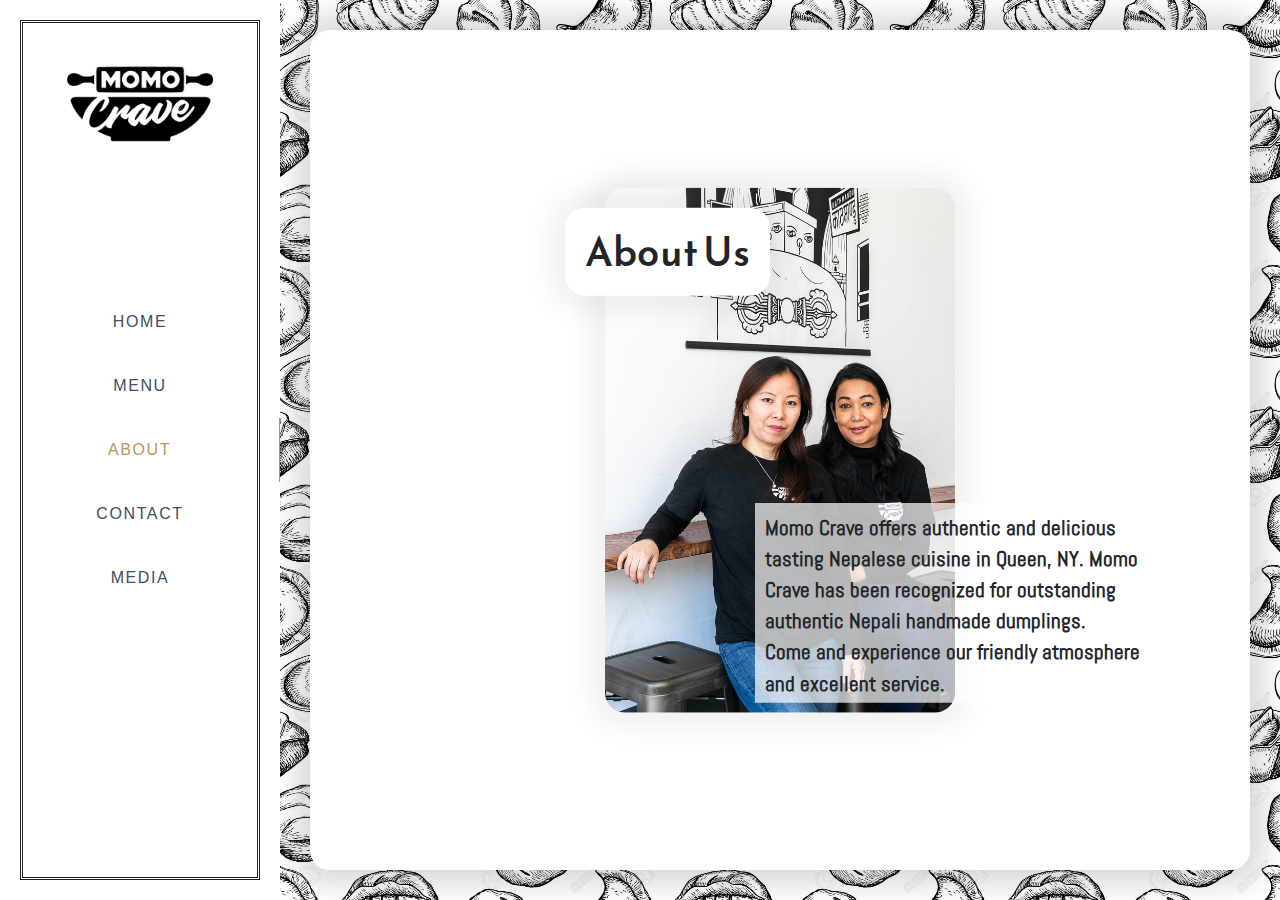
==== about.html @ 83475c4f "initial" ====
<!DOCTYPE html>
<html>
  <head>
    <!-- Required meta tags -->
    <meta charset="utf-8">
    <meta name="viewport" content="width=device-width, initial-scale=1, shrink-to-fit=no">
    <!-- Bootstrap CSS -->
    <link rel="stylesheet" href="https://maxcdn.bootstrapcdn.com/bootstrap/4.0.0/css/bootstrap.min.css" integrity="sha384-Gn5384xqQ1aoWXA+058RXPxPg6fy4IWvTNh0E263XmFcJlSAwiGgFAW/dAiS6JXm" crossorigin="anonymous">
    <link rel="stylesheet" href="https://use.fontawesome.com/releases/v5.8.1/css/all.css" integrity="sha384-50oBUHEmvpQ+1lW4y57PTFmhCaXp0ML5d60M1M7uH2+nqUivzIebhndOJK28anvf" crossorigin="anonymous">  
    
    <link rel="stylesheet" href="style/main.css">
      
    <title>Momo Crave | About</title>
    <style media="screen">
        @import url('https://fonts.googleapis.com/css?family=Reem+Kufi');
        .right{
            background-image: url(images/momos.jpg);
            background-size: 30% 30%;
            background-repeat: round;
        }
        .main-content{
            max-width: 1000px;
            margin: auto;
            height: 100%;
            background-color: #fff;
            -webkit-box-shadow: 0px 0px 28px 15px rgba(0,0,0,0.15);
            -moz-box-shadow: 0px 0px 28px 15px rgba(0,0,0,0.15);
            box-shadow: 0px 0px 28px 15px rgba(0,0,0,0.15);
            border-radius: 20px;
            overflow-x: hidden;
            overflow-y: scroll;
        }
        ::-webkit-scrollbar {
                display: block;
                width: 5px;
            }

            ::-webkit-scrollbar-track {
                display: none;
            }

            ::-webkit-scrollbar-thumb {
                background: #404E5F; 
            }
        .main-content .content{
            padding-left: 20px;
            padding-right: 20px;
            position: absolute;
            left: 50%;
            top: 50%;
            transform: translate(-50%,-50%);
        }
        .col-12{
            max-width: 90%;
            margin: auto;
            height: 400px;
            background-color: fuchsia;
            padding: 0;
            border-radius: 20px;
            -moz-box-shadow: 0px 0px 28px 15px rgba(0,0,0,0.16);
            box-shadow: 0px 0px 28px 15px rgba(0,0,0,0.16);

        }
        .menu-border{
            height: 100%;
            border: double;
        }
        .img-1{
            border-radius: 20px;
            -webkit-box-shadow: 0px 0px 28px 15px rgba(0,0,0,0.06);
            -moz-box-shadow: 0px 0px 28px 15px rgba(0,0,0,0.06);
            box-shadow: 0px 0px 28px 15px rgba(0,0,0,0.06);
            -webkit-animation: fade-in-bottom 0.6s cubic-bezier(0.390, 0.575, 0.565, 1.000) both;
	        animation: fade-in-bottom 0.6s cubic-bezier(0.390, 0.575, 0.565, 1.000) both;
        }
        h1.about-us{
            z-index: 2;
            font-family: 'Reem Kufi', sans-serif;
            position: absolute;
            top: 20px;
            left: -20px;
            padding: 20px;
            background-color: #fff;
            -webkit-box-shadow: 0px 0px 28px 15px rgba(0,0,0,0.06);
            -moz-box-shadow: 0px 0px 28px 15px rgba(0,0,0,0.06);
            box-shadow: 0px 0px 28px 15px rgba(0,0,0,0.06);
            border-radius: 20px;
            -webkit-animation: fade-in-left 0.6s cubic-bezier(0.390, 0.575, 0.565, 1.000) .5s both;
	        animation: fade-in-left 0.6s cubic-bezier(0.390, 0.575, 0.565, 1.000) .5s both;
        }
        .about-p{
            width: 400px;
            height: 200px;
            position: absolute;
            font-family: 'Abel', sans-serif;
            font-weight: bold;
            background-color: rgba(255,255,255,.7);
            left: 170px;
            bottom: 10px;
            padding: 10px;
            font-size: 1.3em;
            overflow: scroll;
            -webkit-animation: fade-in-right 0.6s cubic-bezier(0.390, 0.575, 0.565, 1.000) .7s both;
	        animation: fade-in-right 0.6s cubic-bezier(0.390, 0.575, 0.565, 1.000) .7s both;
        }
        @-webkit-keyframes fade-in-left {
          0% {
            -webkit-transform: translateX(-50px);
                    transform: translateX(-50px);
            opacity: 0;
          }
          100% {
            -webkit-transform: translateX(0);
                    transform: translateX(0);
            opacity: 1;
          }
        }
        @keyframes fade-in-left {
          0% {
            -webkit-transform: translateX(-50px);
                    transform: translateX(-50px);
            opacity: 0;
          }
          100% {
            -webkit-transform: translateX(0);
                    transform: translateX(0);
            opacity: 1;
          }
        }


        @-webkit-keyframes fade-in-right {
          0% {
            -webkit-transform: translateX(50px);
                    transform: translateX(50px);
            opacity: 0;
          }
          100% {
            -webkit-transform: translateX(0);
                    transform: translateX(0);
            opacity: 1;
          }
        }
        @keyframes fade-in-right {
          0% {
            -webkit-transform: translateX(50px);
                    transform: translateX(50px);
            opacity: 0;
          }
          100% {
            -webkit-transform: translateX(0);
                    transform: translateX(0);
            opacity: 1;
          }
        }

        @-webkit-keyframes fade-in-bottom {
          0% {
            -webkit-transform: translateY(50px);
                    transform: translateY(50px);
            opacity: 0;
          }
          100% {
            -webkit-transform: translateY(0);
                    transform: translateY(0);
            opacity: 1;
          }
        }
        @keyframes fade-in-bottom {
          0% {
            -webkit-transform: translateY(50px);
                    transform: translateY(50px);
            opacity: 0;
          }
          100% {
            -webkit-transform: translateY(0);
                    transform: translateY(0);
            opacity: 1;
          }
        }
        @media only screen and (max-width: 1000px) {
            h1.about-us{
                left: 30px;
                font-size: 1.4em;
            }
            .about-p{
                left: 45px;
                width: 300px;
                margin: auto;
            }
        }
    </style>
  </head>
  <body>
    <!-- Small Screen navigation --> 
    <div class="mobile-logo"><a href="index.html"><div class="logo"></div></a></div>  
    <div class="mobile-nav">
        <nav>    
            <div class="aligned-items">
                <a href="index.html">Home</a>
                <a href="menu.html">Menu</a>    
                <a href="about.html" class="active">About</a>
                <a href="contact.html">Contact</a>
                <a href="media.html">Media</a>
            </div>
            <div class="nav-footer">
                <div class="icons">
                    <a href="https://www.instagram.com/momocrave" target="_blank"><i class="fab fa-instagram"></i></a>
                    <a href="https://www.facebook.com/momocrave/" target="_blank"><i class="fab fa-facebook-f"></i></a>
                    <a href="https://www.yelp.com/biz/momo-crave-woodside" target="_blank"><i class="fab fa-yelp"></i></a>
                </div>
            </div>
        </nav>
    </div>
    
    <div class="container">
        <div class="row">
            <!-- Large Screen navigation -->
            <div class="col left">
               <div class="menu-border">     
                    <a href="index.html"><div class="logo"></div></a>
                    <nav>    
                        <div class="aligned-items">
                            <a href="index.html">Home</a>
                            <a href="menu.html">Menu</a>    
                            <a href="about.html" class="active">About</a>
                            <a href="contact.html">Contact</a>
                            <a href="media.html">Media</a>
                        </div>
                    </nav>
                    <div class="nav-footer">
                        <div class="icons">
                            <a href="https://www.instagram.com/momocrave" target="_blank"><i class="fab fa-instagram"></i></a>
                            <a href="https://www.facebook.com/momocrave/" target="_blank"><i class="fab fa-facebook-f"></i></a>
                            <a href="https://www.yelp.com/biz/momo-crave-woodside" target="_blank"><i class="fab fa-yelp"></i></a>
                        </div>
                    </div>
                </div>
            </div>
            <!-- Main content -->
            <div class="col right">
                <div class="main-content">
                    
                    <div class="content">
                        <h1 class="about-us">About Us</h1>
                        <img class="img-1" src="images/owners.jpg" width="350px;">
                        <div class="about-p">
                            <p>
                                Momo Crave offers authentic and delicious tasting Nepalese cuisine in Queen, NY. Momo Crave has been recognized for outstanding authentic Nepali handmade dumplings.
                                <br>
                                Come and experience our friendly atmosphere and excellent service.
                            </p>
                        </div>
                    </div>
                </div>
            </div>
        </div>
    </div>
    
    <!-- Menu icon -->
    <div class="menu-icon-wrap">
            <div class="plate bounce-in-fwd">
                <div id="nav-icon1">
                  <span><img src="images/white_fork.png" width="100%"></span>
                  <span><img src="images/white_spoon.png" width="100%"></span>
                  <span><img src="images/white_knife.png" width="100%"></span>
                </div>
            </div>
      </div>
      
    <script src="https://code.jquery.com/jquery-3.3.1.js"></script>
    <!--  to trigger menu icon animation  -->
    <script src="scripts/menuAnimation.js"></script>
    <!--  to open and close menu  -->
    <script src="scripts/opnCloseMenu.js"></script>  
      
    <!-- Optional JavaScript -->
    <!-- jQuery first, then Popper.js, then Bootstrap JS -->
    <script src="https://code.jquery.com/jquery-3.2.1.slim.min.js" integrity="sha384-KJ3o2DKtIkvYIK3UENzmM7KCkRr/rE9/Qpg6aAZGJwFDMVNA/GpGFF93hXpG5KkN" crossorigin="anonymous"></script>
    <script src="https://cdnjs.cloudflare.com/ajax/libs/popper.js/1.12.9/umd/popper.min.js" integrity="sha384-ApNbgh9B+Y1QKtv3Rn7W3mgPxhU9K/ScQsAP7hUibX39j7fakFPskvXusvfa0b4Q" crossorigin="anonymous"></script>
    <script src="https://maxcdn.bootstrapcdn.com/bootstrap/4.0.0/js/bootstrap.min.js" integrity="sha384-JZR6Spejh4U02d8jOt6vLEHfe/JQGiRRSQQxSfFWpi1MquVdAyjUar5+76PVCmYl" crossorigin="anonymous"></script>  
  </body>
</html>
---- style/main.css ----
@import url('https://fonts.googleapis.com/css?family=Slabo+27px');
@import url('https://fonts.googleapis.com/css?family=Abel');
@import url('https://fonts.googleapis.com/css?family=Nanum+Myeongjo');


*{box-sizing: border-box;}
body{
    margin: 0;
}

.logo{
    margin: auto;
    width: 150px;
    height: 150px;
    background-image: url(../images/logo.png);
    background-repeat: repeat-x repeat-y;
    background-size: contain;
}
.mobile-logo{
    position: fixed;
    top: 40px;
    left: 50%;
    transform: translateX(-50%);
    width: 100px;
    height: 100px;
    background-color: #fff;
    border-radius: 50%;
    margin: auto;
    z-index: 999;
    visibility: hidden;
    opacity: 0;
    transition: .3s;
    
}
.container{
    max-width: 100%;
}
.left{
    padding: 0;
    max-width: 280px;
    height: 100vh;
    padding: 20px;
    background-color: #fff;
}
.right{
    padding: 0;
    max-width: 100%;
    height: 100vh;
    overflow: scroll;
    padding: 30px;
    background-color: #f2f2f2;
}
.right::-webkit-scrollbar { 
    display: none; 
}
.aligned-items{
    position: absolute;
    top: 50%;
    transform: translateY(-50%);
    width: 100%;
    left: 0;
}
nav{
    text-align: center;
}
.aligned-items a{
    text-decoration: none;
    transition: .4s;
    color: #404E5F;
}
.aligned-items a:hover{color: #BE935A;border-right: 1px solid #999;}
nav a{
    display: block;
    padding: 20px;
    color: #404E5F;
    text-transform: uppercase;
    font-family: 'Josefin Sans', sans-serif;
    font-size: 1em;
    font-weight: 400;
    letter-spacing: .1em;
/*            font-family: 'Abel', sans-serif;*/
/*            font-family: 'Slabo 27px', serif;*/
}
nav a.active{color: #BE935A;border-right: 1px solid #999;}
.nav-footer{
    position: absolute;
    width: 100%;
    left: 0;
    bottom: 0;
    padding-bottom: 40px;
    text-align: center;
}
.icons a{
    text-decoration: none;
    color: #404E5F;
    margin: 10px;
    font-size: 1.1em;
}
.mobile-nav{
    position: absolute;
    width: 100%;
    height: 100%;
    background-color: #fff;
    left: 50%;
    transform: translateX(-50%);
    z-index: 1;
    text-align: center;
    visibility: hidden;
    opacity: 0;
    transition: .4s;
}  
.show-menu{
    visibility: visible;
    opacity: 1;
    transition: .4s;
}
/*mobile menu icon*/
.menu-icon-wrap{
    z-index: 2000;
    position: fixed;
    top: 55px;
    left: 50px;
    opacity: 0;
    visibility: hidden;
}
.plate{
    width: 60px;
    margin: auto;
    height: 60px;
    position: relative;
    background-color: #f2f2f2;
    border-radius: 50%;
    border: 2px solid #333;
    cursor: pointer;
    transition: .2s;
}    
.plate:hover{
    -webkit-box-shadow: 0px 0px 28px 15px rgba(0,0,0,0.1);
    -moz-box-shadow: 0px 0px 28px 15px rgba(0,0,0,0.1);
    box-shadow: 0px 0px 28px 15px rgba(0,0,0,0.1);
}
#nav-icon1{    
    margin: -8px auto;
    width: 40px;
    height: 35px;
    position: relative;
    top: 50%;
    -webkit-transform: rotate(0deg);
    -moz-transform: rotate(0deg);
    -o-transform: rotate(0deg);
    transform: rotate(0deg) translateY(-50%);
    -webkit-transition: .5s ease-in-out;
    -moz-transition: .5s ease-in-out;
    -o-transition: .5s ease-in-out;
    transition: .5s ease-in-out;
    cursor: pointer;
}
#nav-icon1 span img{pointer-events: none;}
#nav-icon1 span{
    display: block;
    position: absolute;
    width: 100%;
    opacity: 1;
    left: 0;
    -webkit-transform: rotate(0deg);
    -moz-transform: rotate(0deg);
    -o-transform: rotate(0deg);
    transform: rotate(0deg);
    -webkit-transition: .25s ease-in-out;
    -moz-transition: .25s ease-in-out;
    -o-transition: .25s ease-in-out;
    transition: .25s ease-in-out;
}

#nav-icon1 span:nth-child(1) {
    top: 0px;
}

#nav-icon1 span:nth-child(2) {
    top: 13px;
}

#nav-icon1 span:nth-child(3) {
    top: 26px;
}

#nav-icon1.open span:nth-child(1) {
    top: 18px;
    -webkit-transform: rotate(135deg);
    -moz-transform: rotate(135deg);
    -o-transform: rotate(135deg);
    transform: rotate(135deg);
}

#nav-icon1.open span:nth-child(2) {
    opacity: 0;
    left: -60px;
}

#nav-icon1.open span:nth-child(3) {
    top: 18px;
    -webkit-transform: rotate(-135deg);
    -moz-transform: rotate(-135deg);
    -o-transform: rotate(-135deg);
    transform: rotate(-135deg);
}

/* animation bounce-in-fwd */
@-webkit-keyframes bounce-in-fwd {
  0% {
    -webkit-transform: scale(0);
            transform: scale(0);
    -webkit-animation-timing-function: ease-in;
            animation-timing-function: ease-in;
    opacity: 0;
  }
  38% {
    -webkit-transform: scale(1);
            transform: scale(1);
    -webkit-animation-timing-function: ease-out;
            animation-timing-function: ease-out;
    opacity: 1;
  }
  55% {
    -webkit-transform: scale(0.7);
            transform: scale(0.7);
    -webkit-animation-timing-function: ease-in;
            animation-timing-function: ease-in;
  }
  72% {
    -webkit-transform: scale(1);
            transform: scale(1);
    -webkit-animation-timing-function: ease-out;
            animation-timing-function: ease-out;
  }
  81% {
    -webkit-transform: scale(0.84);
            transform: scale(0.84);
    -webkit-animation-timing-function: ease-in;
            animation-timing-function: ease-in;
  }
  89% {
    -webkit-transform: scale(1);
            transform: scale(1);
    -webkit-animation-timing-function: ease-out;
            animation-timing-function: ease-out;
  }
  95% {
    -webkit-transform: scale(0.95);
            transform: scale(0.95);
    -webkit-animation-timing-function: ease-in;
            animation-timing-function: ease-in;
  }
  100% {
    -webkit-transform: scale(1);
            transform: scale(1);
    -webkit-animation-timing-function: ease-out;
            animation-timing-function: ease-out;
  }
}
@keyframes bounce-in-fwd {
  0% {
    -webkit-transform: scale(0);
            transform: scale(0);
    -webkit-animation-timing-function: ease-in;
            animation-timing-function: ease-in;
    opacity: 0;
  }
  38% {
    -webkit-transform: scale(1);
            transform: scale(1);
    -webkit-animation-timing-function: ease-out;
            animation-timing-function: ease-out;
    opacity: 1;
  }
  55% {
    -webkit-transform: scale(0.7);
            transform: scale(0.7);
    -webkit-animation-timing-function: ease-in;
            animation-timing-function: ease-in;
  }
  72% {
    -webkit-transform: scale(1);
            transform: scale(1);
    -webkit-animation-timing-function: ease-out;
            animation-timing-function: ease-out;
  }
  81% {
    -webkit-transform: scale(0.84);
            transform: scale(0.84);
    -webkit-animation-timing-function: ease-in;
            animation-timing-function: ease-in;
  }
  89% {
    -webkit-transform: scale(1);
            transform: scale(1);
    -webkit-animation-timing-function: ease-out;
            animation-timing-function: ease-out;
  }
  95% {
    -webkit-transform: scale(0.95);
            transform: scale(0.95);
    -webkit-animation-timing-function: ease-in;
            animation-timing-function: ease-in;
  }
  100% {
    -webkit-transform: scale(1);
            transform: scale(1);
    -webkit-animation-timing-function: ease-out;
            animation-timing-function: ease-out;
  }
}


@media only screen and (max-width: 800px) {
    .left{
        display: none;
    }
    .right{
        background-color: #fff;
    }

    nav a.active{border:none;}
    .aligned-items a:hover{border: none;}
    .logo{
        margin-top: 7px;
        width: 90px;
        height: 90px;
    }
    .menu-icon-wrap{
        opacity: 1;
        visibility: visible;
        -webkit-animation: bounce-in-fwd 0.8s .6s both;
        animation: bounce-in-fwd 0.8s .6s both;
    }
    .mobile-logo{
        visibility: visible;
        opacity: 1;
        transition: .3s;
    }
    .nav-footer .icons a{
        display: inline-block;
    }
    .main-content .content{
/*        margin-top: 110px;*/
    }
}
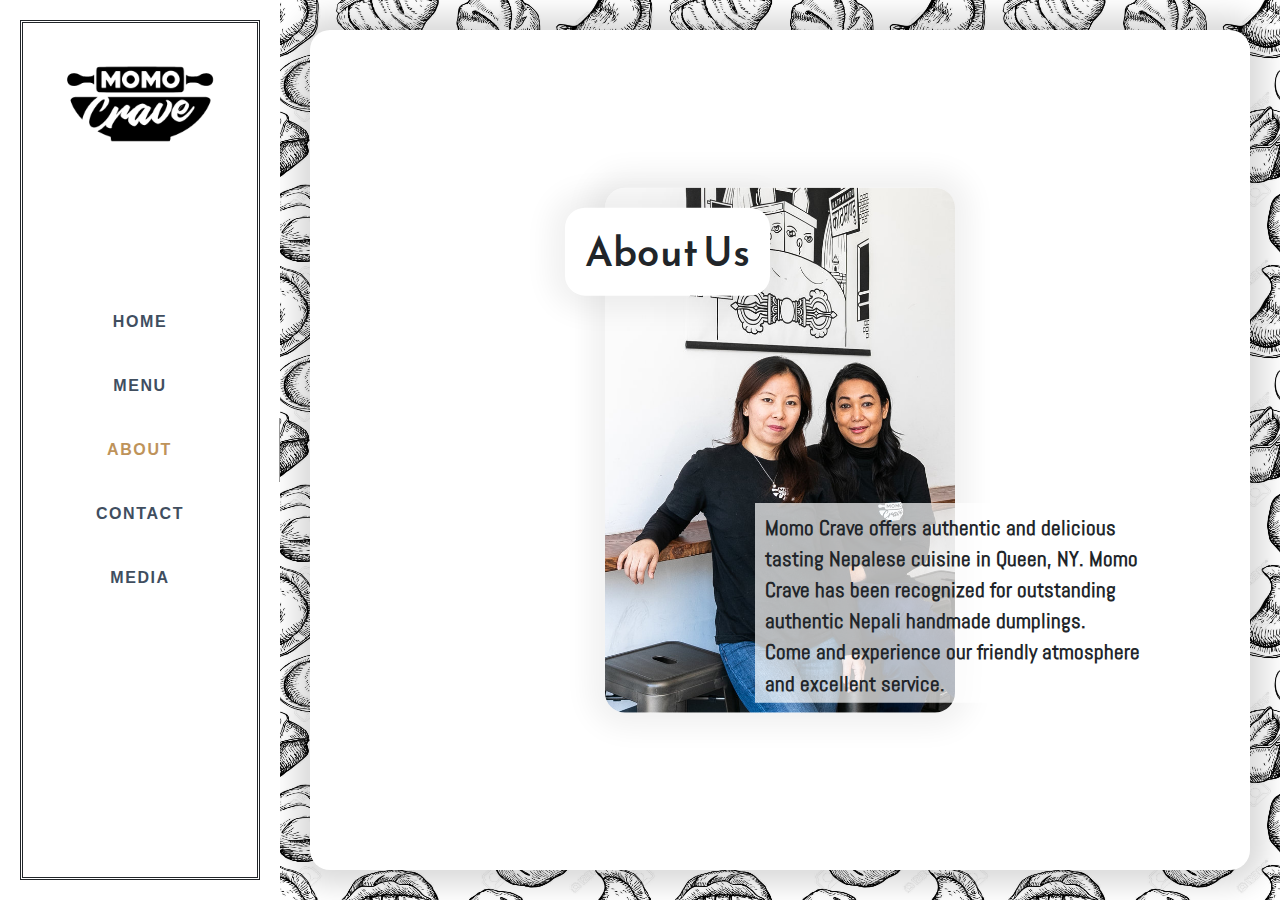
==== commit 3c47e92c: "update" ====
--- a/about.html
+++ b/about.html
@@ -66,6 +66,7 @@
             border: double;
         }
         .img-1{
+            pointer-events: none;
             border-radius: 20px;
             -webkit-box-shadow: 0px 0px 28px 15px rgba(0,0,0,0.06);
             -moz-box-shadow: 0px 0px 28px 15px rgba(0,0,0,0.06);
@@ -178,15 +179,54 @@
             opacity: 1;
           }
         }
+
+        @-webkit-keyframes flip-2-ver-left-fwd {
+          0% {
+            -webkit-transform: translateX(0) translateZ(0) rotateY(0);
+                    transform: translateX(0) translateZ(0) rotateY(0);
+            -webkit-transform-origin: 0% 50%;
+                    transform-origin: 0% 50%;
+          }
+          100% {
+            -webkit-transform: translateX(-100%) translateZ(160px) rotateY(180deg);
+                    transform: translateX(-100%) translateZ(160px) rotateY(180deg);
+            -webkit-transform-origin: 100% 0%;
+                    transform-origin: 100% 0%;
+          }
+        }
+        @keyframes flip-2-ver-left-fwd {
+          0% {
+            -webkit-transform: translateX(0) translateZ(0) rotateY(0);
+                    transform: translateX(0) translateZ(0) rotateY(0);
+            -webkit-transform-origin: 0% 50%;
+                    transform-origin: 0% 50%;
+          }
+          100% {
+            -webkit-transform: translateX(-100%) translateZ(160px) rotateY(180deg);
+                    transform: translateX(-100%) translateZ(160px) rotateY(180deg);
+            -webkit-transform-origin: 100% 0%;
+                    transform-origin: 100% 0%;
+          }
+        }
+
+        
+        
         @media only screen and (max-width: 1000px) {
             h1.about-us{
                 left: 30px;
                 font-size: 1.4em;
             }
             .about-p{
-                left: 45px;
-                width: 300px;
+                border-radius: 20px;
+                left: 60px;
+                bottom: -40px;
+                width: 200px;
                 margin: auto;
+            }
+            .img-1{
+                width: 270px;
+                -moz-box-shadow: 0px 0px 28px 15px rgba(0,0,0,0.16);
+                box-shadow: 0px 0px 28px 15px rgba(0,0,0,0.16);
             }
         }
     </style>
--- a/style/main.css
+++ b/style/main.css
@@ -72,12 +72,11 @@
 nav a{
     display: block;
     padding: 20px;
-    color: #404E5F;
     text-transform: uppercase;
     font-family: 'Josefin Sans', sans-serif;
     font-size: 1em;
-    font-weight: 400;
     letter-spacing: .1em;
+    font-weight: bold;
 /*            font-family: 'Abel', sans-serif;*/
 /*            font-family: 'Slabo 27px', serif;*/
 }
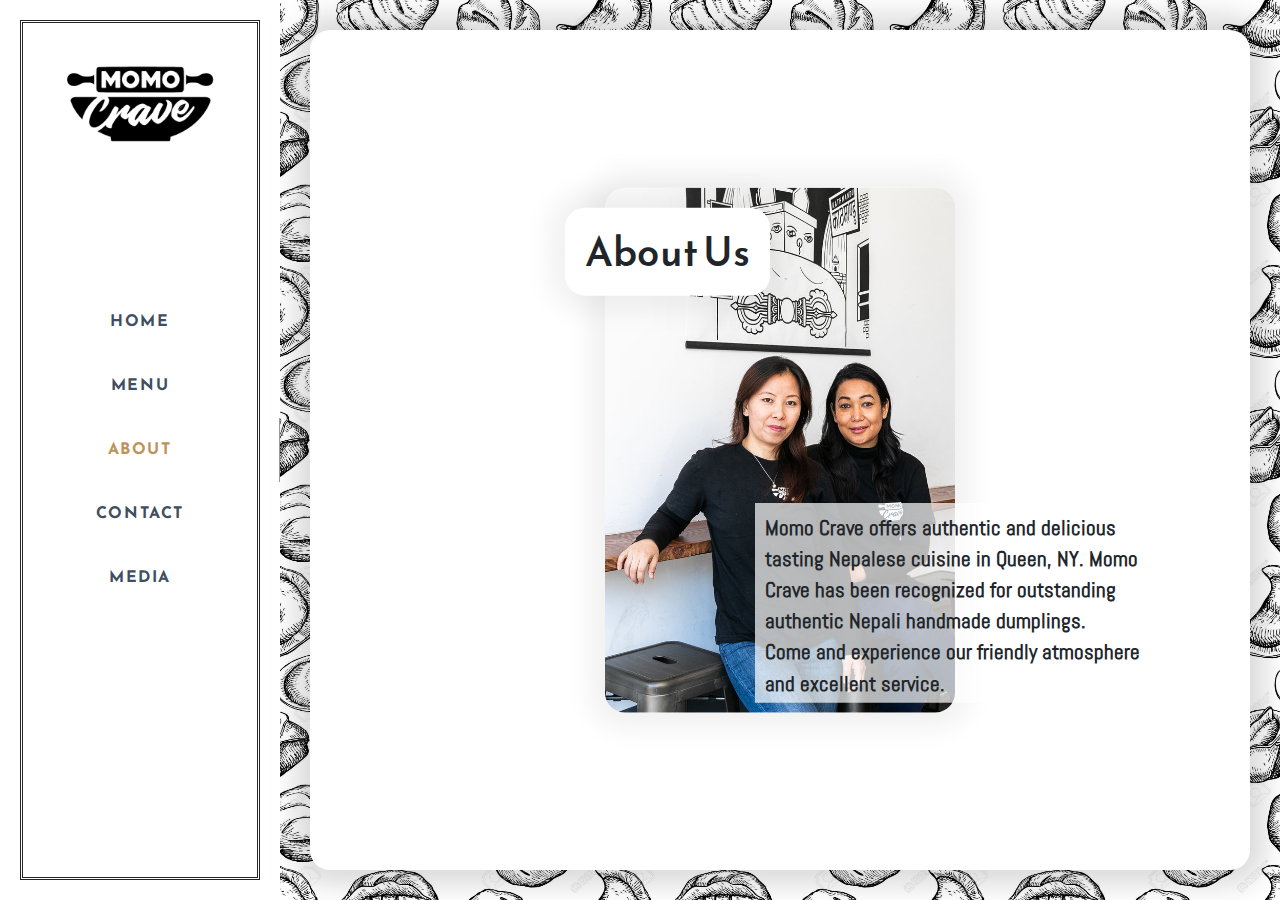
==== commit c0acf5c6: "update" ====
--- a/about.html
+++ b/about.html
@@ -12,7 +12,6 @@
       
     <title>Momo Crave | About</title>
     <style media="screen">
-        @import url('https://fonts.googleapis.com/css?family=Reem+Kufi');
         .right{
             background-image: url(images/momos.jpg);
             background-size: 30% 30%;
--- a/style/main.css
+++ b/style/main.css
@@ -1,7 +1,12 @@
 @import url('https://fonts.googleapis.com/css?family=Slabo+27px');
 @import url('https://fonts.googleapis.com/css?family=Abel');
 @import url('https://fonts.googleapis.com/css?family=Nanum+Myeongjo');
-
+@import url('https://fonts.googleapis.com/css?family=Righteous');
+@import url('https://fonts.googleapis.com/css?family=Josefin+Sans');
+@import url('https://fonts.googleapis.com/css?family=Dosis');
+@import url('https://fonts.googleapis.com/css?family=Reem+Kufi');        
+@import url('https://fonts.googleapis.com/css?family=Fjalla+One');
+@import url('https://fonts.googleapis.com/css?family=Molengo');
 
 *{box-sizing: border-box;}
 body{
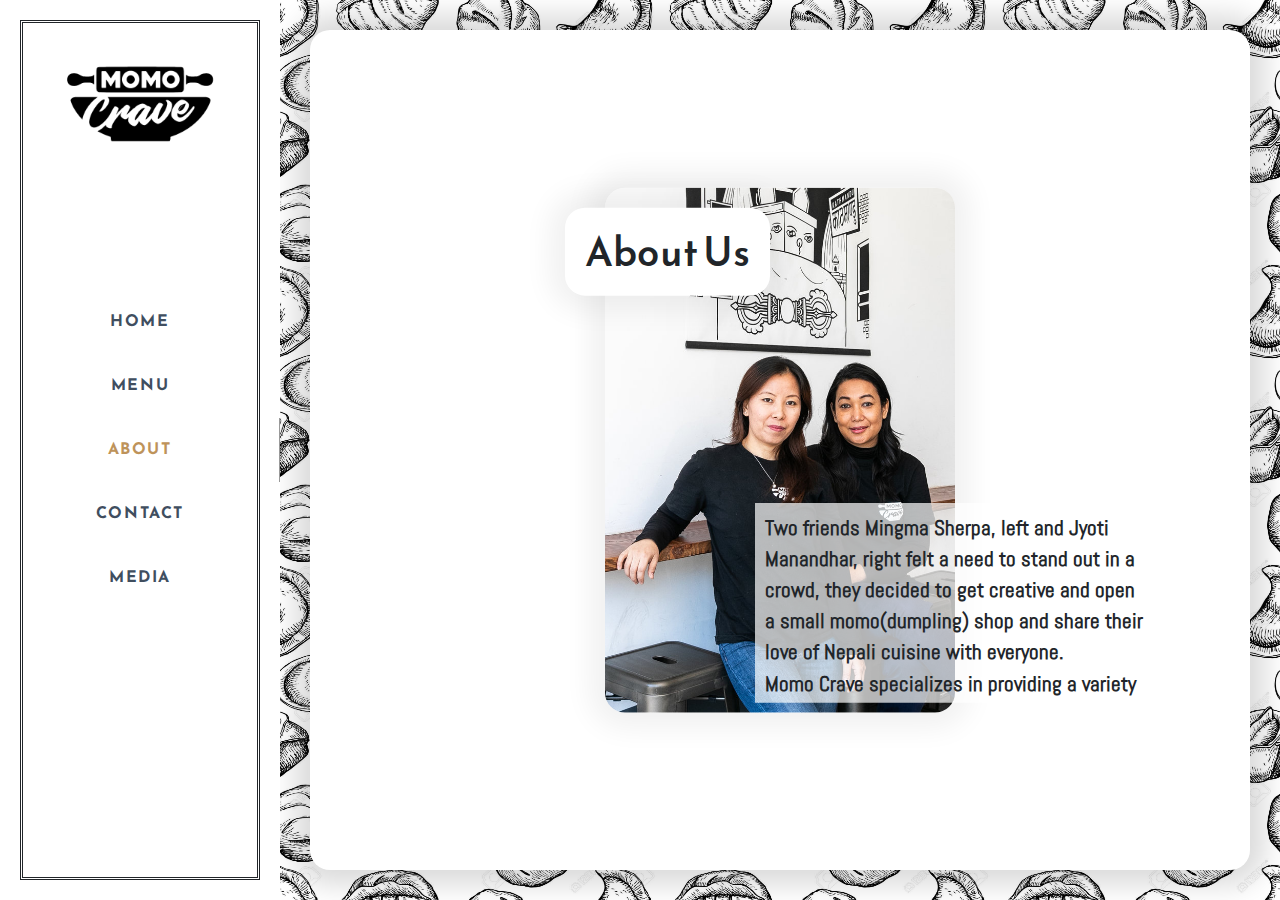
==== commit d48e08d4: "update" ====
--- a/about.html
+++ b/about.html
@@ -285,9 +285,9 @@
                         <img class="img-1" src="images/owners.jpg" width="350px;">
                         <div class="about-p">
                             <p>
-                                Momo Crave offers authentic and delicious tasting Nepalese cuisine in Queen, NY. Momo Crave has been recognized for outstanding authentic Nepali handmade dumplings.
+                                Two friends Mingma Sherpa, left and Jyoti Manandhar, right felt a need to stand out in a crowd, they decided to get creative and open a small momo&#40;dumpling&#41; shop and share their love of Nepali cuisine with everyone. 
                                 <br>
-                                Come and experience our friendly atmosphere and excellent service.
+                                Momo Crave specializes in providing a variety of delicious Nepalese flavors in variety of dishes. Our cuisine is colorful and flavorful while also simple and traditional. We are recognized for serving authentic Nepali dumplings with a unqiue twist.
                             </p>
                         </div>
                     </div>
